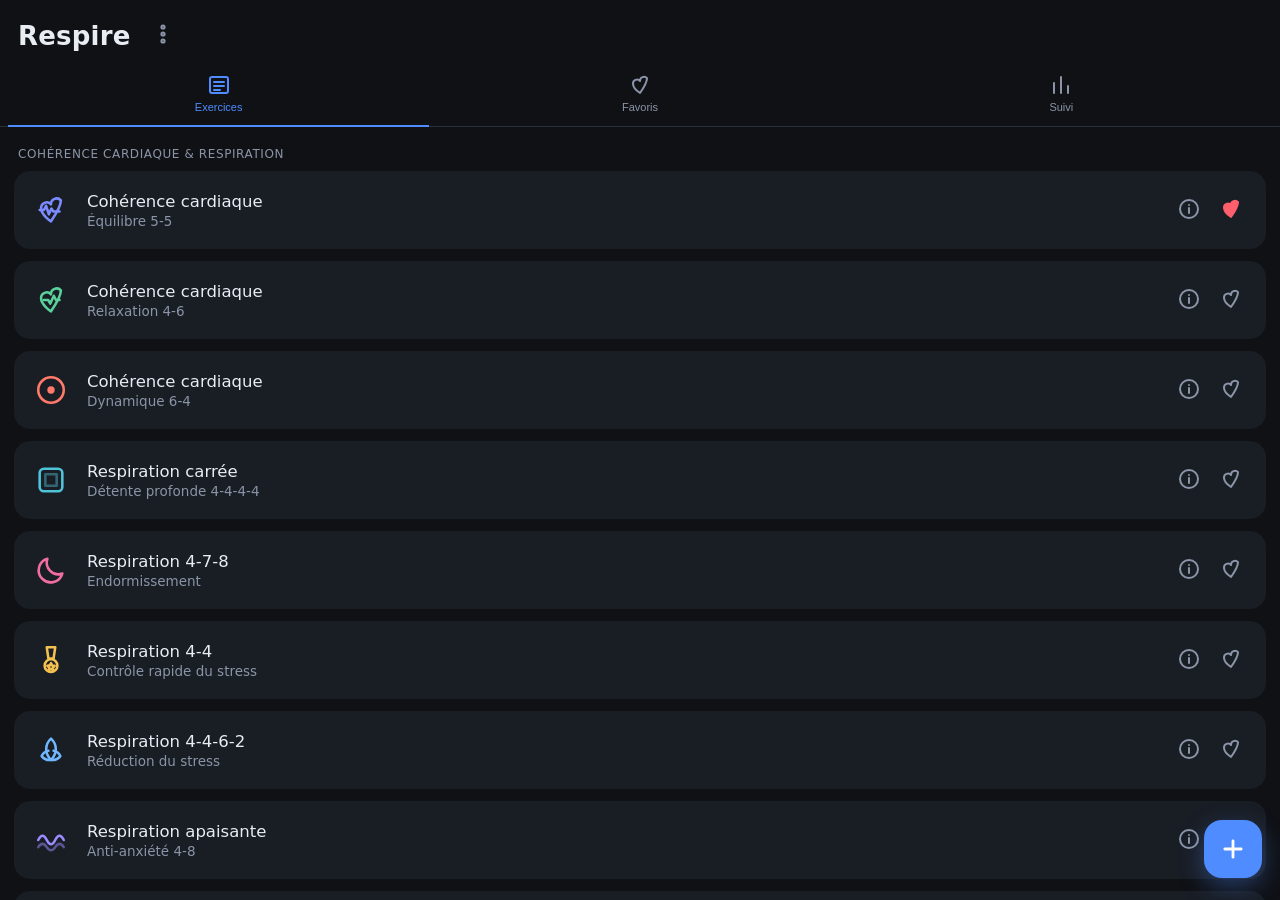
==== respire/index.html @ 63999024 "Ajout de Respire : appli de cohérence cardiaque en arrière-plan Nouvelle PWA française de respiratio" ====
<!DOCTYPE html>
<html lang="fr">
<head>
<meta charset="utf-8">
<meta name="viewport" content="width=device-width, initial-scale=1, viewport-fit=cover">
<title>Respire — Cohérence cardiaque</title>
<meta name="description" content="Application de respiration et de cohérence cardiaque en français, avec guidage audio et suivi de vos séances.">
<meta name="theme-color" content="#0f1115">
<meta name="mobile-web-app-capable" content="yes">
<meta name="apple-mobile-web-app-capable" content="yes">
<meta name="apple-mobile-web-app-status-bar-style" content="black-translucent">
<meta name="apple-mobile-web-app-title" content="Respire">
<link rel="manifest" href="manifest.webmanifest">
<link rel="icon" href="icon.svg" type="image/svg+xml">
<link rel="apple-touch-icon" href="icon.svg">
<link rel="stylesheet" href="style.css">
</head>
<body>

<!-- ====================== ÉCRAN PRINCIPAL ====================== -->
<div id="home" class="screen">
  <header class="topbar">
    <h1>Respire</h1>
    <button class="icon-btn" id="btn-settings" aria-label="Réglages">
      <svg viewBox="0 0 24 24"><circle cx="12" cy="5" r="1.6"/><circle cx="12" cy="12" r="1.6"/><circle cx="12" cy="19" r="1.6"/></svg>
    </button>
  </header>

  <nav class="tabs" role="tablist">
    <button class="tab active" data-tab="list" role="tab" aria-selected="true">
      <svg viewBox="0 0 24 24"><rect x="3" y="4" width="18" height="16" rx="2"/><path d="M7 9h10M7 13h10M7 17h6"/></svg>
      <span>Exercices</span>
    </button>
    <button class="tab" data-tab="fav" role="tab" aria-selected="false">
      <svg viewBox="0 0 24 24"><path d="M12 20s-7-4.5-7-9.2A4 4 0 0 1 12 8a4 4 0 0 1 7-2.8c0 4.7-7 14.8-7 14.8z"/></svg>
      <span>Favoris</span>
    </button>
    <button class="tab" data-tab="stats" role="tab" aria-selected="false">
      <svg viewBox="0 0 24 24"><path d="M5 20V10M12 20V4M19 20v-7"/></svg>
      <span>Suivi</span>
    </button>
  </nav>

  <main class="content">
    <section id="tab-list" class="tabpanel"></section>
    <section id="tab-fav" class="tabpanel hidden"></section>
    <section id="tab-stats" class="tabpanel hidden"></section>
  </main>

  <button class="fab" id="btn-add" aria-label="Créer un exercice personnalisé">
    <svg viewBox="0 0 24 24"><path d="M12 5v14M5 12h14"/></svg>
  </button>
</div>

<!-- ====================== ÉCRAN SÉANCE ====================== -->
<div id="session" class="screen hidden">
  <header class="topbar session-top">
    <button class="icon-btn" id="btn-close-session" aria-label="Quitter la séance">
      <svg viewBox="0 0 24 24"><path d="M6 6l12 12M18 6L6 18"/></svg>
    </button>
    <div class="session-title">
      <strong id="s-name">Cohérence cardiaque</strong>
      <small id="s-sub">Équilibre 5-5</small>
    </div>
    <div class="spacer"></div>
  </header>

  <div class="breath-stage">
    <div class="ring-wrap">
      <svg class="progress-ring" viewBox="0 0 200 200" aria-hidden="true">
        <circle class="ring-bg" cx="100" cy="100" r="94"/>
        <circle class="ring-fg" id="ring" cx="100" cy="100" r="94"/>
      </svg>
      <div class="bubble" id="bubble"></div>
      <div class="bubble-inner">
        <div class="phase-label" id="s-phase">Préparez-vous</div>
        <div class="phase-count" id="s-count">3</div>
      </div>
    </div>

    <div class="session-meta">
      <div><span id="s-elapsed">0:00</span><small>écoulé</small></div>
      <div><span id="s-cycles">0</span><small>cycles</small></div>
      <div><span id="s-remaining">5:00</span><small>restant</small></div>
    </div>

    <p class="bg-hint" id="s-hint">Vous pouvez éteindre l'écran : le guidage audio continue.</p>
  </div>

  <div class="session-actions">
    <button class="btn ghost" id="btn-pause">Pause</button>
    <button class="btn danger" id="btn-stop">Terminer</button>
  </div>
</div>

<!-- ====================== ÉCRAN FIN ====================== -->
<div id="done" class="screen hidden">
  <div class="done-card">
    <div class="done-icon">
      <svg viewBox="0 0 24 24"><path d="M12 20s-7-4.5-7-9.2A4 4 0 0 1 12 8a4 4 0 0 1 7-2.8c0 4.7-7 14.8-7 14.8z"/></svg>
    </div>
    <h2>Séance terminée</h2>
    <p id="done-sum">—</p>
    <div class="done-stats" id="done-stats"></div>
    <button class="btn primary" id="btn-done-ok">Retour</button>
  </div>
</div>

<!-- ====================== FEUILLE : LANCER UNE SÉANCE ====================== -->
<div class="sheet-backdrop hidden" id="start-sheet">
  <div class="sheet">
    <div class="sheet-handle"></div>
    <h3 id="start-title">Cohérence cardiaque</h3>
    <p class="sheet-sub" id="start-rhythm">Inspirez 5 s — Expirez 5 s</p>

    <label class="field-label">Durée de la séance</label>
    <div class="chips" id="duration-chips"></div>

    <div class="opt-rows">
      <label class="opt"><span>Voix française (« Inspirez / Expirez »)</span><input type="checkbox" id="opt-voice"></label>
      <label class="opt"><span>Sons de guidage (fonctionne écran éteint)</span><input type="checkbox" id="opt-tones"></label>
      <label class="opt"><span>Son continu qui monte et descend</span><input type="checkbox" id="opt-drone"></label>
      <label class="opt"><span>Vibration à chaque changement</span><input type="checkbox" id="opt-vibe"></label>
      <label class="opt"><span>Garder l'écran allumé</span><input type="checkbox" id="opt-wake"></label>
      <label class="opt col"><span>Volume</span><input type="range" id="opt-volume" min="0" max="100" step="1"></label>
    </div>

    <button class="btn primary big" id="btn-go">Commencer</button>
    <button class="btn ghost" id="btn-cancel-start">Annuler</button>
  </div>
</div>

<!-- ====================== FEUILLE : INFO ====================== -->
<div class="sheet-backdrop hidden" id="info-sheet">
  <div class="sheet">
    <div class="sheet-handle"></div>
    <h3 id="info-title">—</h3>
    <p class="sheet-sub" id="info-rhythm">—</p>
    <p class="info-text" id="info-text">—</p>
    <button class="btn ghost" id="btn-close-info">Fermer</button>
  </div>
</div>

<!-- ====================== FEUILLE : EXERCICE PERSONNALISÉ ====================== -->
<div class="sheet-backdrop hidden" id="custom-sheet">
  <div class="sheet">
    <div class="sheet-handle"></div>
    <h3>Exercice personnalisé</h3>
    <p class="sheet-sub">Mettez 0 pour ignorer une phase.</p>
    <label class="field-label">Nom</label>
    <input class="text-input" id="c-name" type="text" placeholder="Ma respiration" maxlength="40">
    <div class="grid-4">
      <label><small>Inspiration</small><input type="number" id="c-in" min="1" max="30" value="5"></label>
      <label><small>Poumons pleins</small><input type="number" id="c-hin" min="0" max="30" value="0"></label>
      <label><small>Expiration</small><input type="number" id="c-out" min="1" max="30" value="5"></label>
      <label><small>Poumons vides</small><input type="number" id="c-hout" min="0" max="30" value="0"></label>
    </div>
    <button class="btn primary" id="btn-save-custom">Enregistrer</button>
    <button class="btn ghost" id="btn-cancel-custom">Annuler</button>
  </div>
</div>

<!-- ====================== FEUILLE : RÉGLAGES ====================== -->
<div class="sheet-backdrop hidden" id="settings-sheet">
  <div class="sheet">
    <div class="sheet-handle"></div>
    <h3>Réglages</h3>
    <div class="opt-rows">
      <label class="opt"><span>Voix française</span><input type="checkbox" id="set-voice"></label>
      <label class="opt"><span>Sons de guidage</span><input type="checkbox" id="set-tones"></label>
      <label class="opt"><span>Son continu guidé</span><input type="checkbox" id="set-drone"></label>
      <label class="opt"><span>Vibration</span><input type="checkbox" id="set-vibe"></label>
      <label class="opt"><span>Garder l'écran allumé</span><input type="checkbox" id="set-wake"></label>
      <label class="opt col"><span>Volume</span><input type="range" id="set-volume" min="0" max="100" step="1"></label>
    </div>
    <p class="info-text">L'application fonctionne hors-ligne. Ajoutez-la à votre écran d'accueil pour l'utiliser comme une vraie appli.</p>
    <button class="btn ghost danger-text" id="btn-reset-stats">Effacer l'historique des séances</button>
    <button class="btn ghost" id="btn-close-settings">Fermer</button>
  </div>
</div>

<script src="app.js"></script>
</body>
</html>
---- respire/style.css ----
:root{
  --bg:#0f1115;
  --surface:#191d24;
  --surface-2:#212632;
  --line:#2b313d;
  --text:#e8ecf3;
  --muted:#8b95a7;
  --accent:#4f8cff;
  --danger:#ff5f6d;
  --radius:16px;
  --safe-top:env(safe-area-inset-top,0px);
  --safe-bottom:env(safe-area-inset-bottom,0px);
}

*{box-sizing:border-box;-webkit-tap-highlight-color:transparent}
html,body{height:100%}
body{
  margin:0;
  background:var(--bg);
  color:var(--text);
  font-family:system-ui,-apple-system,"Segoe UI",Roboto,sans-serif;
  overscroll-behavior-y:none;
}
svg{width:24px;height:24px;fill:none;stroke:currentColor;stroke-width:2;stroke-linecap:round;stroke-linejoin:round}
.hidden{display:none !important}

.screen{
  position:fixed;inset:0;
  display:flex;flex-direction:column;
  padding-top:var(--safe-top);
  padding-bottom:var(--safe-bottom);
}

/* ---------- Barre du haut ---------- */
.topbar{display:flex;align-items:center;gap:12px;padding:14px 18px 6px}
.topbar h1{font-size:26px;font-weight:600;margin:0;letter-spacing:.2px}
.icon-btn{
  background:none;border:0;color:var(--muted);padding:8px;border-radius:12px;cursor:pointer;
}
.icon-btn:active{background:var(--surface-2)}
.spacer{flex:1}
.session-top .session-title{flex:1;min-width:0;text-align:center;display:flex;flex-direction:column;line-height:1.25}
.session-title strong{font-size:16px;font-weight:600;white-space:nowrap;overflow:hidden;text-overflow:ellipsis}
.session-title small{color:var(--muted);font-size:12px}

/* ---------- Onglets ---------- */
.tabs{display:flex;border-bottom:1px solid var(--line);padding:0 8px}
.tab{
  flex:1;background:none;border:0;color:var(--muted);
  padding:10px 4px 12px;display:flex;flex-direction:column;align-items:center;gap:4px;
  font-size:11px;cursor:pointer;border-bottom:2px solid transparent;margin-bottom:-1px;
}
.tab.active{color:var(--accent);border-bottom-color:var(--accent)}

.content{flex:1;overflow-y:auto;padding:14px 14px 110px;-webkit-overflow-scrolling:touch}

/* ---------- Cartes exercices ---------- */
.card{
  display:flex;align-items:center;gap:14px;
  background:var(--surface);border-radius:var(--radius);
  padding:16px 14px;margin-bottom:12px;cursor:pointer;
  border:1px solid transparent;transition:background .15s,border-color .15s;
}
.card:active{background:var(--surface-2)}
.card .ic{width:44px;height:44px;flex:none;display:grid;place-items:center}
.card .ic svg{width:34px;height:34px;stroke-width:1.8}
.card .txt{flex:1;min-width:0}
.card .txt b{display:block;font-size:16.5px;font-weight:500}
.card .txt span{display:block;color:var(--muted);font-size:13.5px;margin-top:2px}
.card .act{display:flex;gap:2px;flex:none}
.card .act button{background:none;border:0;color:var(--muted);padding:8px;cursor:pointer;border-radius:50%}
.card .act button.on{color:var(--danger)}
.card .act button.on svg{fill:currentColor}

.section-title{color:var(--muted);font-size:12px;text-transform:uppercase;letter-spacing:.6px;margin:6px 4px 10px}
.empty{color:var(--muted);text-align:center;padding:50px 20px;font-size:14.5px;line-height:1.6}

/* ---------- FAB ---------- */
.fab{
  position:absolute;right:18px;bottom:calc(22px + var(--safe-bottom));
  width:58px;height:58px;border-radius:18px;border:0;cursor:pointer;
  background:var(--accent);color:#fff;display:grid;place-items:center;
  box-shadow:0 8px 24px rgba(79,140,255,.35);
}
.fab svg{width:28px;height:28px;stroke-width:2.4}

/* ---------- Statistiques ---------- */
.stat-grid{display:grid;grid-template-columns:1fr 1fr;gap:12px;margin-bottom:16px}
.stat{background:var(--surface);border-radius:var(--radius);padding:16px}
.stat b{display:block;font-size:26px;font-weight:600}
.stat span{color:var(--muted);font-size:12.5px}
.chart{background:var(--surface);border-radius:var(--radius);padding:16px 14px 10px;margin-bottom:16px}
.chart h4{margin:0 0 14px;font-size:14px;font-weight:500;color:var(--muted)}
.bars{display:flex;align-items:flex-end;gap:8px;height:110px}
.bar-col{flex:1;display:flex;flex-direction:column;align-items:center;gap:6px;height:100%}
.bar-track{flex:1;width:100%;display:flex;align-items:flex-end}
.bar{width:100%;border-radius:6px 6px 3px 3px;background:linear-gradient(180deg,var(--accent),#2f5fb8);min-height:3px;transition:height .3s}
.bar.zero{background:var(--surface-2)}
.bar-col small{color:var(--muted);font-size:11px}
.hist{background:var(--surface);border-radius:var(--radius);overflow:hidden}
.hist-row{display:flex;align-items:center;gap:12px;padding:13px 14px;border-bottom:1px solid var(--line)}
.hist-row:last-child{border-bottom:0}
.hist-row .dot{width:9px;height:9px;border-radius:50%;flex:none}
.hist-row .h-main{flex:1;min-width:0}
.hist-row b{display:block;font-size:14.5px;font-weight:500;white-space:nowrap;overflow:hidden;text-overflow:ellipsis}
.hist-row small{color:var(--muted);font-size:12px}
.hist-row .h-dur{color:var(--muted);font-size:13px;flex:none}

/* ---------- Séance ---------- */
#session{background:radial-gradient(120% 80% at 50% 12%,#16202f 0%,var(--bg) 60%)}
.breath-stage{flex:1;display:flex;flex-direction:column;align-items:center;justify-content:center;gap:34px;padding:10px 20px}
.ring-wrap{position:relative;width:min(78vw,320px);aspect-ratio:1;display:grid;place-items:center}
.progress-ring{position:absolute;inset:0;width:100%;height:100%;transform:rotate(-90deg)}
.progress-ring circle{fill:none;stroke-width:3}
.ring-bg{stroke:rgba(255,255,255,.07)}
.ring-fg{stroke:var(--accent);stroke-linecap:round;stroke-dasharray:590.6;stroke-dashoffset:590.6}
.bubble{
  position:absolute;width:86%;aspect-ratio:1;border-radius:50%;
  background:radial-gradient(circle at 50% 35%,rgba(79,140,255,.55),rgba(79,140,255,.12) 65%,rgba(79,140,255,0) 72%);
  border:1px solid rgba(129,178,255,.35);
  transform:scale(.42);
  will-change:transform;
}
.bubble-inner{position:relative;text-align:center;z-index:2}
.phase-label{font-size:23px;font-weight:500;letter-spacing:.3px}
.phase-count{font-size:64px;font-weight:200;font-variant-numeric:tabular-nums;line-height:1.1;color:#cfe0ff}
.session-meta{display:flex;gap:26px}
.session-meta div{display:flex;flex-direction:column;align-items:center}
.session-meta span{font-size:19px;font-variant-numeric:tabular-nums}
.session-meta small{color:var(--muted);font-size:11.5px;margin-top:2px}
.bg-hint{color:var(--muted);font-size:12.5px;text-align:center;max-width:290px;margin:0;line-height:1.5}
.session-actions{display:flex;gap:12px;padding:0 20px 26px}
.session-actions .btn{flex:1}

/* ---------- Écran de fin ---------- */
#done{align-items:center;justify-content:center;padding:24px}
.done-card{background:var(--surface);border-radius:24px;padding:32px 24px;text-align:center;max-width:360px;width:100%}
.done-icon{width:68px;height:68px;margin:0 auto 12px;border-radius:50%;display:grid;place-items:center;background:rgba(79,140,255,.15);color:var(--accent)}
.done-icon svg{width:34px;height:34px;fill:currentColor}
.done-card h2{margin:0 0 6px;font-size:21px;font-weight:600}
.done-card p{color:var(--muted);margin:0 0 20px;font-size:14.5px}
.done-stats{display:flex;justify-content:center;gap:26px;margin-bottom:24px}
.done-stats div{display:flex;flex-direction:column}
.done-stats b{font-size:22px;font-weight:600}
.done-stats small{color:var(--muted);font-size:11.5px}

/* ---------- Boutons ---------- */
.btn{
  width:100%;padding:15px;border-radius:14px;border:0;font-size:15.5px;font-weight:500;
  cursor:pointer;background:var(--surface-2);color:var(--text);margin-top:10px;
}
.btn.primary{background:var(--accent);color:#fff}
.btn.big{padding:17px;font-size:16.5px}
.btn.ghost{background:none;color:var(--muted)}
.btn.danger{background:rgba(255,95,109,.14);color:var(--danger)}
.btn.danger-text{color:var(--danger)}
.btn:active{opacity:.85}

/* ---------- Feuilles modales ---------- */
.sheet-backdrop{position:fixed;inset:0;background:rgba(0,0,0,.6);display:flex;align-items:flex-end;z-index:50;animation:fade .18s ease}
.sheet{
  background:var(--surface);width:100%;max-height:92vh;overflow-y:auto;
  border-radius:22px 22px 0 0;padding:10px 20px calc(24px + var(--safe-bottom));
  animation:up .22s cubic-bezier(.2,.8,.3,1);
}
@media(min-width:640px){
  .sheet-backdrop{align-items:center;justify-content:center}
  .sheet{max-width:460px;border-radius:22px;padding-bottom:24px}
}
@keyframes up{from{transform:translateY(28px);opacity:.5}to{transform:none;opacity:1}}
@keyframes fade{from{opacity:0}to{opacity:1}}
.sheet-handle{width:38px;height:4px;border-radius:2px;background:var(--line);margin:4px auto 16px}
.sheet h3{margin:0 0 4px;font-size:19px;font-weight:600}
.sheet-sub{color:var(--muted);margin:0 0 18px;font-size:14px}
.info-text{color:var(--muted);font-size:14.5px;line-height:1.65;margin:0 0 18px;white-space:pre-line}
.field-label{display:block;color:var(--muted);font-size:12px;text-transform:uppercase;letter-spacing:.6px;margin-bottom:10px}
.chips{display:flex;flex-wrap:wrap;gap:8px;margin-bottom:20px}
.chip{
  padding:10px 16px;border-radius:999px;border:1px solid var(--line);
  background:none;color:var(--muted);font-size:14px;cursor:pointer;
}
.chip.active{background:var(--accent);border-color:var(--accent);color:#fff}
.opt-rows{display:flex;flex-direction:column;margin-bottom:6px}
.opt{display:flex;align-items:center;justify-content:space-between;gap:16px;padding:13px 0;border-bottom:1px solid var(--line);font-size:14.5px}
.opt.col{flex-direction:column;align-items:stretch;gap:10px}
.opt input[type=checkbox]{width:50px;height:30px;appearance:none;background:var(--surface-2);border-radius:15px;position:relative;flex:none;cursor:pointer;transition:background .18s}
.opt input[type=checkbox]:checked{background:var(--accent)}
.opt input[type=checkbox]::after{content:"";position:absolute;top:3px;left:3px;width:24px;height:24px;border-radius:50%;background:#fff;transition:transform .18s}
.opt input[type=checkbox]:checked::after{transform:translateX(20px)}
.opt input[type=range]{width:100%;accent-color:var(--accent)}
.text-input,.grid-4 input{
  width:100%;background:var(--surface-2);border:1px solid var(--line);color:var(--text);
  border-radius:12px;padding:13px;font-size:15px;margin-bottom:16px;
}
.grid-4{display:grid;grid-template-columns:1fr 1fr;gap:10px;margin-bottom:6px}
.grid-4 label{display:flex;flex-direction:column;gap:6px}
.grid-4 small{color:var(--muted);font-size:12px}
.grid-4 input{margin-bottom:4px}
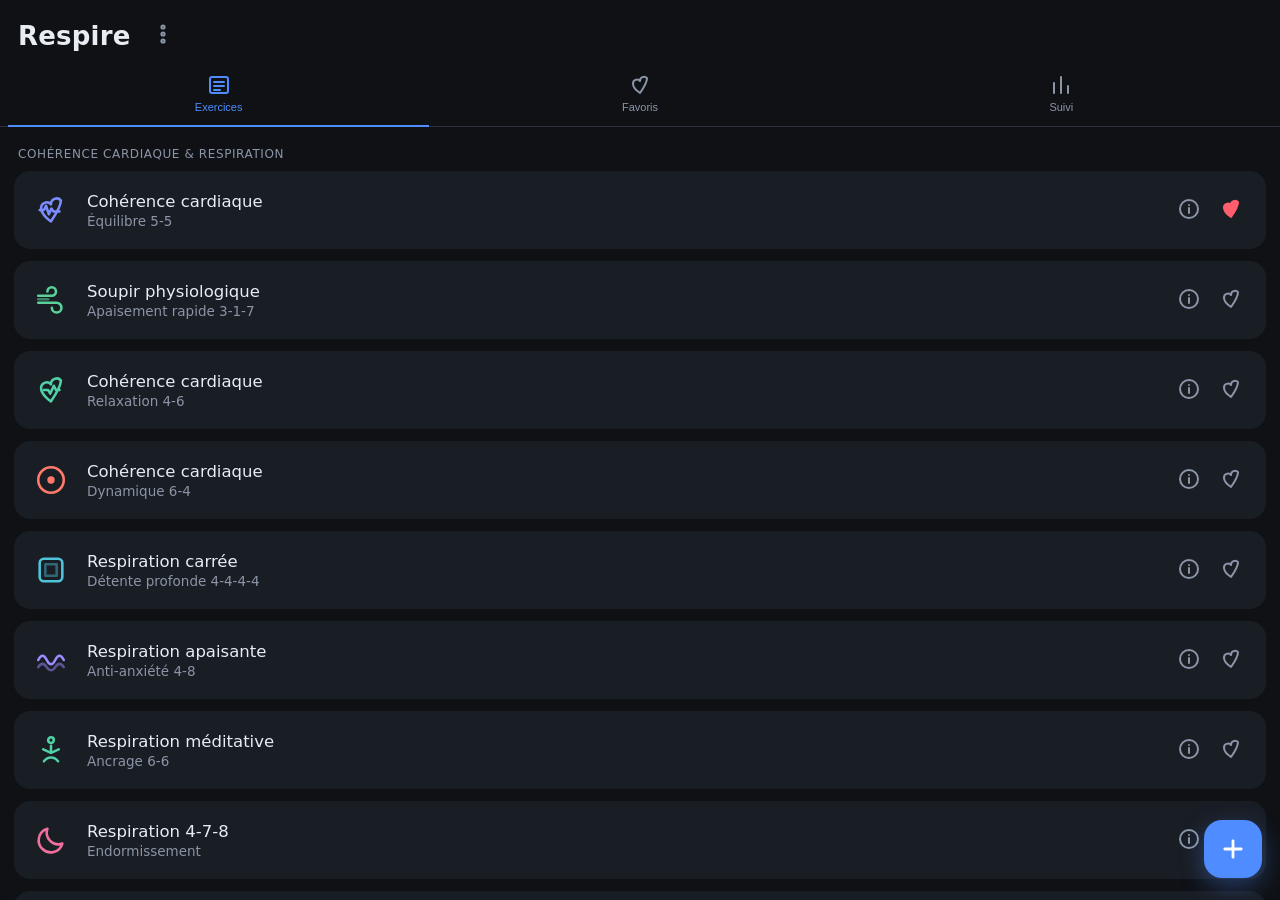
==== commit 3321ec12: "Niveaux de preuve par exercice et réglages mémorisés Vérification scientifique du catalogue. Chaque " ====
--- a/respire/index.html
+++ b/respire/index.html
@@ -116,6 +116,8 @@
     <label class="field-label">Durée de la séance</label>
     <div class="chips" id="duration-chips"></div>
 
+    <p class="preset-hint" id="preset-hint">Vos réglages seront mémorisés pour cet exercice.</p>
+
     <div class="opt-rows">
       <label class="opt"><span>Voix française (« Inspirez / Expirez »)</span><input type="checkbox" id="opt-voice"></label>
       <label class="opt"><span>Sons de guidage (fonctionne écran éteint)</span><input type="checkbox" id="opt-tones"></label>
@@ -136,7 +138,10 @@
     <div class="sheet-handle"></div>
     <h3 id="info-title">—</h3>
     <p class="sheet-sub" id="info-rhythm">—</p>
+    <span class="badge hidden" id="info-badge">—</span>
     <p class="info-text" id="info-text">—</p>
+    <div class="info-block hidden" id="info-why"></div>
+    <div class="refs hidden" id="info-refs"></div>
     <button class="btn ghost" id="btn-close-info">Fermer</button>
   </div>
 </div>
@@ -173,9 +178,55 @@
       <label class="opt"><span>Garder l'écran allumé</span><input type="checkbox" id="set-wake"></label>
       <label class="opt col"><span>Volume</span><input type="range" id="set-volume" min="0" max="100" step="1"></label>
     </div>
-    <p class="info-text">L'application fonctionne hors-ligne. Ajoutez-la à votre écran d'accueil pour l'utiliser comme une vraie appli.</p>
+    <p class="info-text">Ces valeurs servent de point de départ aux exercices que vous n'avez pas encore lancés. Chaque exercice retient ensuite ses propres réglages.</p>
+    <button class="btn" id="btn-science">Que dit la science ?</button>
+    <button class="btn ghost" id="btn-reset-presets">Oublier les réglages mémorisés</button>
     <button class="btn ghost danger-text" id="btn-reset-stats">Effacer l'historique des séances</button>
     <button class="btn ghost" id="btn-close-settings">Fermer</button>
+  </div>
+</div>
+
+<!-- ====================== FEUILLE : SCIENCE ====================== -->
+<div class="sheet-backdrop hidden" id="science-sheet">
+  <div class="sheet">
+    <div class="sheet-handle"></div>
+    <h3>Que dit la science ?</h3>
+    <p class="sheet-sub">Ce qui est établi, ce qui ne l'est pas.</p>
+
+    <div class="info-block">
+      <h4>Ce qui est solide</h4>
+      <p>Respirer lentement, autour de 5 à 6,5 cycles par minute, produit des effets mesurés et reproduits : forte hausse de la variabilité de la fréquence cardiaque, baroréflexe plus sensible, bascule vers le système parasympathique. À ce rythme, respiration et oscillations de la pression artérielle entrent en résonance. Cette partie n'est pas discutée.</p>
+    </div>
+
+    <div class="info-block">
+      <h4>Ce qui l'est moins</h4>
+      <p>Le passage de l'effet physiologique au mieux-être ressenti est plus fragile. Dans le plus grand essai disponible (400 participants, 4 semaines), la cohérence à 5,5 cycles/min n'a pas fait mieux qu'une respiration factice à 12 cycles/min sur le stress subjectif : les deux groupes se sont améliorés autant. Les méta-analyses trouvent un effet réel mais modeste du breathwork sur le stress, l'anxiété et l'humeur, avec des études souvent de faible qualité.</p>
+    </div>
+
+    <div class="info-block">
+      <h4>Le ratio compte moins que la lenteur</h4>
+      <p>Inspiration plus longue, expiration plus longue, temps égaux : sur neuf études comparant ces ratios, les auteurs arrivent à quatre conclusions différentes. Choisissez le ratio où vous vous sentez bien — c'est la cadence lente qui porte l'essentiel de l'effet.</p>
+    </div>
+
+    <div class="info-block">
+      <h4>Votre rythme optimal est personnel</h4>
+      <p>La fréquence de résonance varie selon les personnes, entre 4,5 et 6,5 cycles par minute, et peut même varier chez une même personne d'un jour à l'autre. Essayez le 5-5, le 6-6 et le 4-6, et gardez celui qui vous apaise le plus.</p>
+    </div>
+
+    <div class="info-block">
+      <h4>Ce qui marche le mieux en comparaison directe</h4>
+      <p>Un essai randomisé de Stanford a comparé trois respirations et une méditation de pleine conscience, 5 minutes par jour pendant un mois. Le soupir physiologique — deux inspirations puis une longue expiration — est arrivé en tête sur l'humeur et la baisse de la fréquence respiratoire, devant la respiration carrée et l'hyperventilation cyclique. Son bénéfice augmentait avec la régularité.</p>
+    </div>
+
+    <div class="info-block">
+      <h4>La régularité prime sur la technique</h4>
+      <p>Dans toutes ces études, ce sont des séances courtes et quotidiennes qui produisent les effets — 5 minutes par jour suffisent. Le meilleur exercice reste celui que vous ferez tous les jours.</p>
+    </div>
+
+    <div class="refs" id="science-refs"></div>
+
+    <p class="info-text">Cette application est un outil de bien-être, pas un dispositif médical. Les rétentions longues et la respiration stimulante sont à éviter en cas de grossesse, de trouble cardiaque ou respiratoire, et à arrêter en cas d'étourdissement.</p>
+    <button class="btn ghost" id="btn-close-science">Fermer</button>
   </div>
 </div>
 
--- a/respire/style.css
+++ b/respire/style.css
@@ -174,6 +174,22 @@
 .sheet-sub{color:var(--muted);margin:0 0 18px;font-size:14px}
 .info-text{color:var(--muted);font-size:14.5px;line-height:1.65;margin:0 0 18px;white-space:pre-line}
 .field-label{display:block;color:var(--muted);font-size:12px;text-transform:uppercase;letter-spacing:.6px;margin-bottom:10px}
+.badge{
+  display:inline-block;margin:0 0 16px;padding:5px 11px;border-radius:999px;
+  border:1px solid currentColor;font-size:12px;font-weight:500;letter-spacing:.2px;
+}
+.info-block{margin-bottom:20px}
+.info-block h4{margin:0 0 7px;font-size:14px;font-weight:600}
+.info-block p{margin:0;color:var(--muted);font-size:14.5px;line-height:1.65}
+.refs{margin-bottom:20px}
+.refs h4{margin:0 0 10px;font-size:12px;font-weight:500;color:var(--muted);text-transform:uppercase;letter-spacing:.6px}
+.refs a{
+  display:block;color:var(--accent);font-size:13.5px;line-height:1.5;
+  text-decoration:none;padding:7px 0;border-bottom:1px solid var(--line);
+}
+.refs a:last-child{border-bottom:0}
+.preset-hint{color:var(--muted);font-size:13px;margin:-8px 0 4px}
+.btn:disabled{opacity:.45;cursor:default}
 .chips{display:flex;flex-wrap:wrap;gap:8px;margin-bottom:20px}
 .chip{
   padding:10px 16px;border-radius:999px;border:1px solid var(--line);
